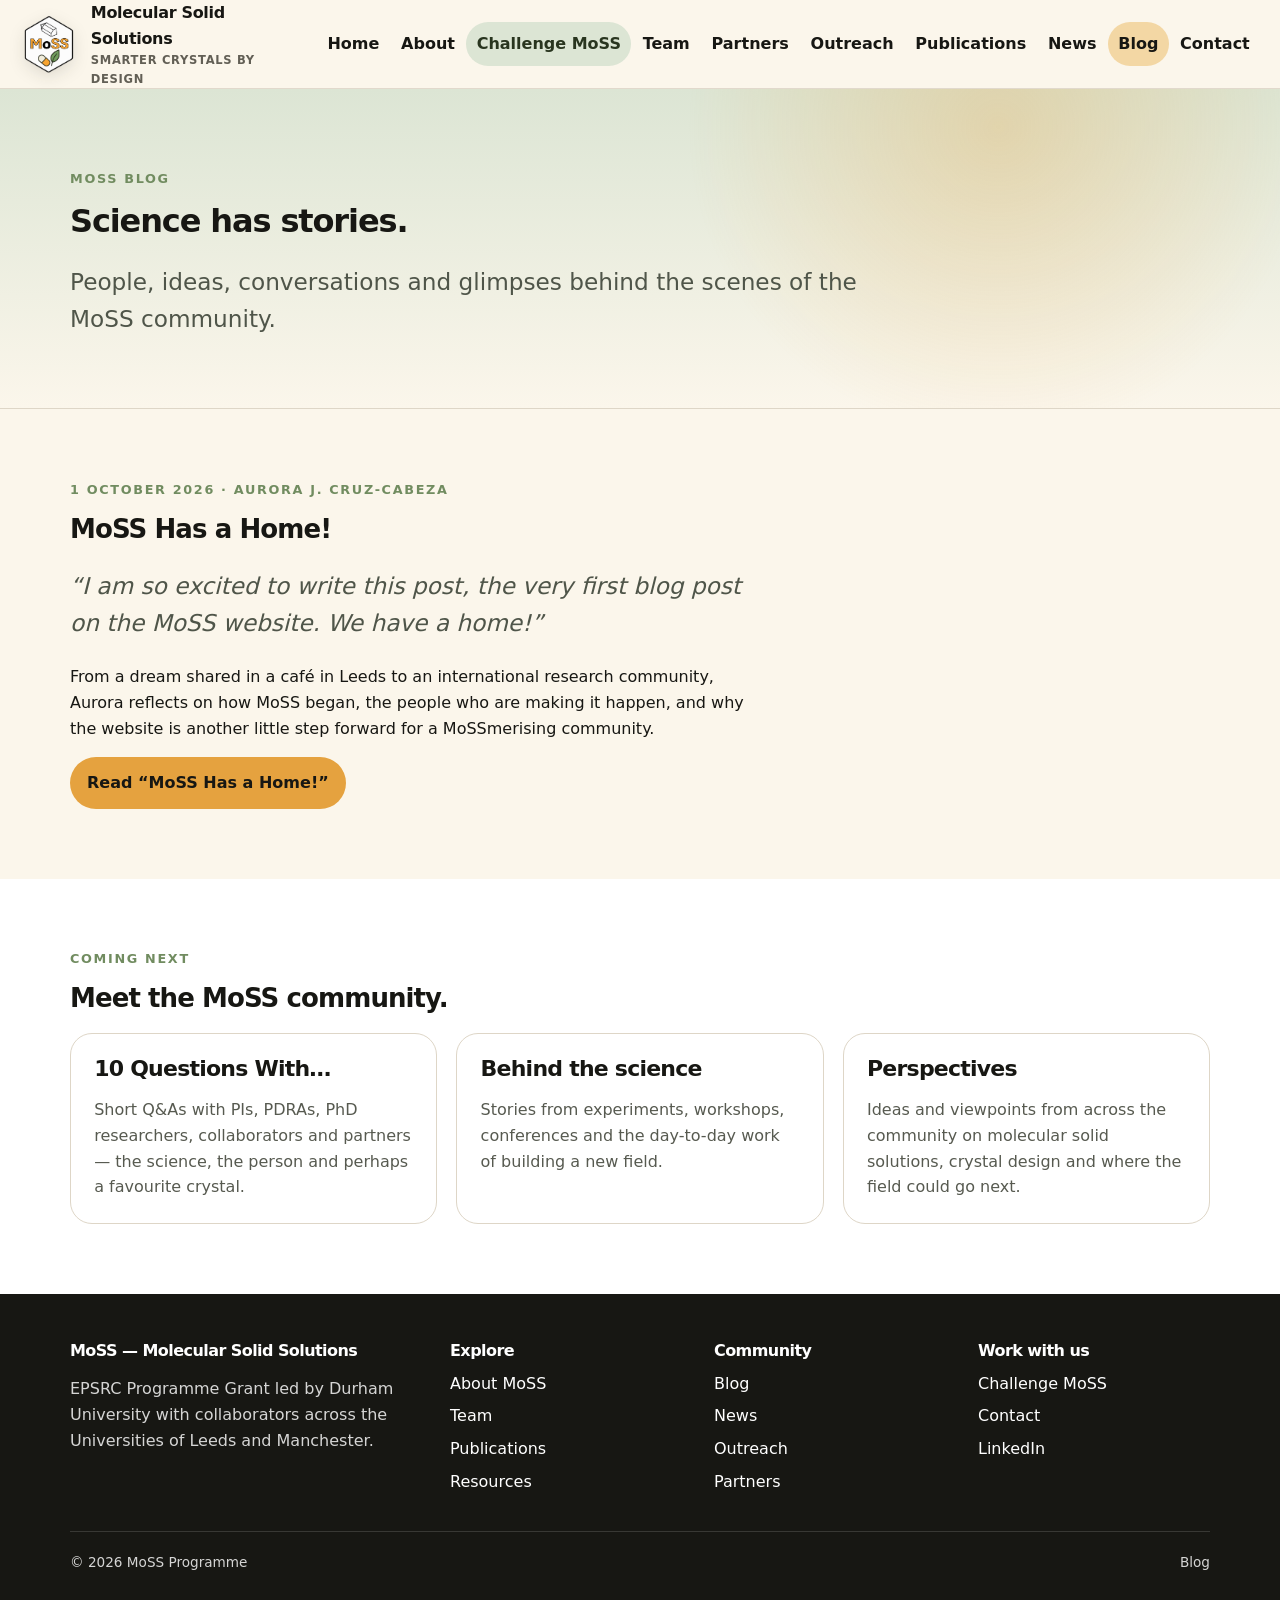
==== blog.html @ 4984f0f9 "html ready" ====
<!doctype html>
<html lang="en">
<head>
  <meta charset="utf-8"><meta name="viewport" content="width=device-width, initial-scale=1">
  <meta name="description" content="Stories, conversations and perspectives from the MoSS Molecular Solid Solutions community.">
  <title>Blog | MoSS</title>
  <link rel="stylesheet" href="styles.css">
</head>
<body>
  <a class="skip-link" href="#main">Skip to content</a>
  <header class="site-header"><div class="nav-wrap">
    <a class="brand" href="index.html"><img class="brand-logo" src="assets/images/moss-hexagon-logo.png" alt="" width="62" height="64"><span class="brand-text">Molecular Solid Solutions<small>Smarter crystals by design</small></span></a>
    <button class="nav-toggle" type="button" aria-expanded="false" aria-controls="site-nav">Menu</button>
    <nav class="nav-links" id="site-nav" aria-label="Primary navigation"><a href="index.html">Home</a><a href="mossinfo.html">About</a><a href="challenge.html">Challenge MoSS</a><a href="team.html">Team</a><a href="partners.html">Partners</a><a href="outreach.html">Outreach</a><a href="publications.html">Publications</a><a href="news.html">News</a><a aria-current="page" href="blog.html">Blog</a><a href="contact.html">Contact</a></nav>
  </div></header>

  <main id="main">
    <section class="page-hero"><div class="container"><p class="eyebrow">MoSS Blog</p><h1>Science has stories.</h1><p class="lead">People, ideas, conversations and glimpses behind the scenes of the MoSS community.</p></div></section>

    <section class="section"><div class="container">
      <article class="blog-feature">
        <div class="blog-feature-copy">
          <p class="eyebrow">1 October 2026 · Aurora J. Cruz-Cabeza</p>
          <h2>MoSS Has a Home!</h2>
          <p class="lead">“I am so excited to write this post, the very first blog post on the MoSS website. We have a home!”</p>
          <p>From a dream shared in a café in Leeds to an international research community, Aurora reflects on how MoSS began, the people who are making it happen, and why the website is another little step forward for a MoSSmerising community.</p>
          <a class="btn orange" href="https://dumoc2.atlassian.net/wiki/external/OTlhYmQ2OTg4N2ZlNDE5MGEyOWM0YTBjMTM1OWQxYjU" target="_blank" rel="noopener">Read “MoSS Has a Home!”</a>
        </div>
      </article>
    </div></section>

    <section class="section alt"><div class="container">
      <p class="eyebrow">Coming next</p>
      <h2>Meet the MoSS community.</h2>
      <div class="grid-3">
        <article class="card"><h3>10 Questions With…</h3><p>Short Q&As with PIs, PDRAs, PhD researchers, collaborators and partners — the science, the person and perhaps a favourite crystal.</p></article>
        <article class="card"><h3>Behind the science</h3><p>Stories from experiments, workshops, conferences and the day-to-day work of building a new field.</p></article>
        <article class="card"><h3>Perspectives</h3><p>Ideas and viewpoints from across the community on molecular solid solutions, crystal design and where the field could go next.</p></article>
      </div>
    </div></section>
  </main>

  <footer class="site-footer"><div class="container"><div class="footer-grid"><div><h3>MoSS — Molecular Solid Solutions</h3><p>EPSRC Programme Grant led by Durham University with collaborators across the Universities of Leeds and Manchester.</p></div><div><h3>Explore</h3><ul><li><a href="mossinfo.html">About MoSS</a></li><li><a href="team.html">Team</a></li><li><a href="publications.html">Publications</a></li><li><a href="resources.html">Resources</a></li></ul></div><div><h3>Community</h3><ul><li><a href="blog.html">Blog</a></li><li><a href="news.html">News</a></li><li><a href="outreach.html">Outreach</a></li><li><a href="partners.html">Partners</a></li></ul></div><div><h3>Work with us</h3><ul><li><a href="challenge.html">Challenge MoSS</a></li><li><a href="contact.html">Contact</a></li><li><a href="https://www.linkedin.com/company/molecular-solid-solutions" target="_blank" rel="noopener">LinkedIn</a></li></ul></div></div><div class="footer-bottom"><span>© <span data-year></span> MoSS Programme</span><span>Blog</span></div></div></footer>
  <script src="script.js"></script>
</body>
</html>
---- styles.css ----
:root {
  --ink: #171713;
  --muted: #625f55;
  --paper: #fbf6eb;
  --white: #ffffff;
  --moss: #718c60;
  --moss-deep: #29351f;
  --sage: #dce5d4;
  --orange: #e5a23f;
  --orange-pale: #f3d7a4;
  --orange-soft: #f9ecd4;
  --line: #ded6c7;
  --shadow: 0 18px 45px rgba(23, 23, 19, 0.12);
  --radius: 22px;
  --max: 1180px;
}

* { box-sizing: border-box; }
html { scroll-behavior: smooth; }
body {
  margin: 0;
  font-family: Inter, ui-sans-serif, system-ui, -apple-system, BlinkMacSystemFont, "Segoe UI", sans-serif;
  color: var(--ink);
  background: var(--paper);
  line-height: 1.6;
  overflow-x: hidden;
}
img { max-width: 100%; display: block; }
a { color: var(--moss-deep); }
a:hover { color: var(--moss); }

.skip-link {
  position: absolute;
  left: -9999px;
  top: 0;
  z-index: 1000;
  background: var(--white);
  padding: 0.75rem 1rem;
}
.skip-link:focus { left: 1rem; top: 1rem; }

.site-header {
  position: sticky;
  top: 0;
  z-index: 50;
  background: rgba(251, 246, 235, 0.94);
  backdrop-filter: blur(14px);
  border-bottom: 1px solid rgba(222, 214, 199, 0.86);
}
.nav-wrap {
  max-width: var(--max);
  margin: 0 auto;
  padding: 0 1.25rem;
  min-height: 76px;
  display: flex;
  align-items: center;
  justify-content: space-between;
  gap: 1rem;
}
.brand {
  display: inline-flex;
  align-items: center;
  gap: 0.8rem;
  text-decoration: none;
  color: var(--ink);
  font-weight: 800;
  letter-spacing: -0.02em;
}
.brand-logo {
  width: 58px;
  height: 60px;
  object-fit: contain;
  flex: 0 0 auto;
  filter: drop-shadow(0 5px 8px rgba(23, 23, 19, 0.12));
}
.brand-text small {
  display: block;
  color: var(--muted);
  font-size: 0.72rem;
  font-weight: 650;
  letter-spacing: 0.06em;
  text-transform: uppercase;
}
.nav-links {
  display: flex;
  align-items: center;
  gap: 0.2rem;
}
.nav-links a {
  text-decoration: none;
  color: var(--ink);
  font-weight: 650;
  padding: 0.65rem 0.8rem;
  border-radius: 999px;
  font-size: 0.94rem;
}
.nav-links a:hover,
.nav-links a[aria-current="page"] {
  background: var(--orange-pale);
  color: var(--ink);
}
.nav-toggle {
  display: none;
  border: 1px solid var(--line);
  background: var(--white);
  border-radius: 12px;
  padding: 0.6rem 0.75rem;
  font: inherit;
  font-weight: 700;
}

main { overflow: hidden; }
.container { max-width: var(--max); margin: 0 auto; padding: 0 1.25rem; }
.section { padding: 5rem 0; }
.section-tight { padding: 3.2rem 0; }
.section.alt { background: var(--white); }
.eyebrow {
  margin: 0 0 0.9rem;
  color: var(--moss);
  font-size: 0.8rem;
  font-weight: 800;
  text-transform: uppercase;
  letter-spacing: 0.13em;
}
h1, h2, h3 {
  line-height: 1.12;
  letter-spacing: -0.035em;
  margin-top: 0;
}
h1 { font-size: clamp(3rem, 7vw, 6.5rem); margin-bottom: 1.2rem; }
h2 { font-size: clamp(2.2rem, 4vw, 4rem); margin-bottom: 1.2rem; }
h3 { font-size: 1.35rem; margin-bottom: 0.65rem; }
.lead {
  font-size: clamp(1.15rem, 2vw, 1.45rem);
  color: #4f5549;
  max-width: 800px;
}
.prose { max-width: 780px; }
.prose p { color: #50554a; }

.hero {
  min-height: calc(100vh - 76px);
  position: relative;
  display: grid;
  align-items: end;
  background: var(--moss-deep);
  color: white;
}
.hero::before {
  content: "";
  position: absolute;
  inset: 0;
  background-image:
    linear-gradient(180deg, rgba(23, 23, 19, 0.12) 0%, rgba(41, 53, 31, 0.24) 38%, rgba(23, 23, 19, 0.88) 100%),
    url("assets/images/team-cathedral.jpeg");
  background-position: center;
  background-size: cover;
}
.hero-content {
  position: relative;
  z-index: 1;
  width: 100%;
  max-width: var(--max);
  margin: 0 auto;
  padding: 6rem 1.25rem 4.4rem;
}
.hero h1 { max-width: 970px; }
.hero .lead { color: rgba(255,255,255,0.9); max-width: 760px; }
.hero-kicker {
  display: inline-flex;
  gap: 0.55rem;
  align-items: center;
  margin-bottom: 1.2rem;
  padding: 0.45rem 0.75rem;
  border: 1px solid rgba(255,255,255,0.28);
  border-radius: 999px;
  background: rgba(255,255,255,0.12);
  backdrop-filter: blur(8px);
  font-weight: 750;
  font-size: 0.82rem;
  letter-spacing: 0.05em;
  text-transform: uppercase;
}
.hero-actions { display: flex; gap: 0.8rem; flex-wrap: wrap; margin-top: 2rem; }
.btn {
  display: inline-flex;
  align-items: center;
  justify-content: center;
  gap: 0.45rem;
  min-height: 48px;
  padding: 0.75rem 1rem;
  border-radius: 999px;
  text-decoration: none;
  font-weight: 750;
  border: 1px solid transparent;
}
.btn.primary { background: var(--orange-pale); color: var(--ink); }
.btn.secondary { border-color: rgba(255,255,255,0.38); color: white; background: rgba(255,255,255,0.08); }
.btn.green { background: var(--moss-deep); color: white; }
.btn.green:hover { background: var(--moss); color: var(--ink); }
.btn.outline { border-color: var(--line); background: white; color: var(--moss-deep); }

.stats {
  display: grid;
  grid-template-columns: repeat(4, 1fr);
  gap: 1rem;
  margin-top: -1.5rem;
  position: relative;
  z-index: 2;
}
.stat {
  background: var(--white);
  border: 1px solid var(--line);
  border-radius: 18px;
  padding: 1.35rem;
  box-shadow: var(--shadow);
}
.stat strong { display: block; font-size: 1.8rem; color: var(--moss-deep); letter-spacing: -0.03em; }
.stat span { color: var(--muted); font-size: 0.92rem; }

.grid-2, .grid-3, .grid-4 { display: grid; gap: 1.2rem; }
.grid-2 { grid-template-columns: repeat(2, minmax(0,1fr)); }
.grid-3 { grid-template-columns: repeat(3, minmax(0,1fr)); }
.grid-4 { grid-template-columns: repeat(4, minmax(0,1fr)); }
.card {
  background: var(--white);
  border: 1px solid var(--line);
  border-radius: var(--radius);
  padding: 1.45rem;
}
.card.soft { background: var(--sage); border-color: transparent; }
.card p { color: #575a50; margin-bottom: 0; }
.card .number {
  width: 38px; height: 38px; border-radius: 10px; display: grid; place-items: center;
  background: var(--orange-pale); color: var(--ink); font-weight: 800; margin-bottom: 1rem;
}

.split {
  display: grid;
  grid-template-columns: 1.05fr 0.95fr;
  gap: 3rem;
  align-items: center;
}
.image-frame {
  border-radius: 28px;
  overflow: hidden;
  box-shadow: var(--shadow);
  background: var(--sage);
}
.image-frame img { width: 100%; height: 100%; object-fit: cover; }
.image-frame.landscape { aspect-ratio: 4 / 3; }
.image-frame.wide { aspect-ratio: 16 / 10; }
.image-frame.portrait { aspect-ratio: 4 / 5; }

.moss-intro { padding-bottom: 5rem; }
.community-card {
  overflow: hidden;
  border: 1px solid var(--line);
  border-radius: 28px;
  background: var(--paper);
  box-shadow: var(--shadow);
}
.community-photo { background: var(--sage); }
.community-photo img { width: 100%; height: auto; object-fit: contain; }
.community-copy { padding: clamp(1.5rem, 4vw, 3rem); }
.community-copy .prose { max-width: 900px; }
.moss-definition {
  display: grid;
  grid-template-columns: minmax(0, 0.85fr) minmax(520px, 1.15fr);
  gap: 3rem;
  align-items: center;
  margin-top: 2.25rem;
}
.moss-definition > div > p:last-child { max-width: 620px; color: var(--muted); font-size: 1.05rem; }
.moss-diagram {
  margin: 0;
  overflow: hidden;
  border: 1px solid var(--line);
  border-radius: 24px;
  background: var(--white);
  box-shadow: var(--shadow);
}
.moss-diagram img { width: 100%; height: auto; }
.project-aim { max-width: 940px; }
.wp-layout {
  display: grid;
  grid-template-columns: minmax(360px, 1fr) minmax(300px, 0.82fr);
  gap: 3.5rem;
  align-items: center;
  margin-top: 2.5rem;
}
.wp-figure {
  margin: 0;
  overflow: hidden;
  border: 1px solid var(--line);
  border-radius: 28px;
  background: var(--white);
  box-shadow: var(--shadow);
}
.wp-figure img { width: 100%; height: auto; }
.wp-list { display: grid; gap: 0.75rem; }
.wp-item {
  display: grid;
  grid-template-columns: 54px 1fr;
  gap: 0.9rem;
  align-items: start;
  padding: 0.9rem 0;
  border-bottom: 1px solid var(--line);
}
.wp-item:last-child { border-bottom: 0; }
.wp-item > span {
  display: grid;
  place-items: center;
  min-height: 38px;
  border-radius: 10px;
  background: var(--orange-pale);
  color: var(--ink);
  font-size: 0.8rem;
  font-weight: 850;
}
.wp-item h3 { margin: 0 0 0.25rem; font-size: 1.1rem; }
.wp-item p { margin: 0; color: var(--muted); font-size: 0.94rem; line-height: 1.45; }

.partner-groups { display: grid; gap: 1.15rem; }
.partner-group {
  padding: 1.4rem;
  border: 1px solid var(--line);
  border-radius: 20px;
  background: var(--white);
}
.partner-group h2, .partner-group h3 { margin-bottom: 0.65rem; }
.partner-group h2 { font-size: clamp(2rem, 3vw, 3rem); }
.partner-group p:last-child { margin-bottom: 0; color: var(--muted); }
.partner-feature {
  display: grid;
  grid-template-columns: minmax(0, 0.8fr) minmax(360px, 1.2fr);
  gap: 2rem;
  align-items: center;
}
.partner-logos {
  display: flex;
  flex-wrap: wrap;
  align-items: flex-start;
  justify-content: center;
  gap: 1.6rem 2rem;
}
.partner-logo-item {
  width: min(210px, 100%);
  margin: 0;
  display: grid;
  justify-items: center;
  gap: 0.7rem;
}
.partner-logo-frame {
  width: 100%;
  height: 96px;
  display: grid;
  place-items: center;
  padding: 0.35rem;
  overflow: hidden;
}
.partner-logo-frame-dark {
  padding: 0.8rem;
  border-radius: 12px;
  background: #14213d;
}
.partner-logo-item figcaption {
  max-width: 220px;
  color: var(--muted);
  font-size: 0.86rem;
  font-weight: 750;
  line-height: 1.35;
  text-align: center;
}
.partner-logo-frame img {
  display: block;
  width: auto;
  height: auto;
  max-width: 100%;
  max-height: 100%;
  object-fit: contain;
}
.partner-logo-frame .logo-astrazeneca {
  width: 100%;
  height: auto;
  max-width: 100%;
  max-height: 100%;
  object-fit: contain;
}
.funder-logos .partner-logo-item { width: min(300px, 100%); }
.funder-logos .partner-logo-frame { height: 150px; }
.funder-logos img { width: auto; height: 145px; max-height: 145px; }
.university-logos .partner-logo-item { width: min(175px, 100%); }
.university-logos .partner-logo-frame { height: 82px; }
.partner-category-grid {
  display: grid;
  grid-template-columns: repeat(2, minmax(0, 1fr));
  gap: 1.15rem;
}
.partner-category-grid .partner-group { display: grid; align-content: start; }
.infrastructure-logos, .council-logos { min-height: 170px; }
.infrastructure-logos .partner-logo-item { width: min(190px, 100%); }
.council-logos .partner-logo-item { width: min(285px, 100%); }
.council-logos .partner-logo-frame { height: 92px; }
.council-logos .partner-logo-frame img {
  width: 100%;
  height: auto;
  max-width: 100%;
  max-height: 100%;
  object-fit: contain;
}
.companies-group { grid-column: 1 / -1; }
.company-logos { justify-content: space-around; min-height: 170px; }
.company-logos .partner-logo-item { width: min(190px, 100%); }
.partner-category-grid h3 { min-height: 2.4rem; }
.partner-group .eyebrow { margin-bottom: 0.55rem; }
.partner-group > .partner-logos:last-child {
  margin-top: 1.2rem;
}
.partner-groups > .btn { justify-self: start; }

.gallery {
  display: grid;
  grid-template-columns: 1.2fr 0.8fr 0.8fr;
  grid-template-rows: 240px 240px;
  gap: 1rem;
}
.gallery figure {
  margin: 0;
  border-radius: 20px;
  overflow: hidden;
  position: relative;
  background: #ddd;
}
.gallery figure:first-child { grid-row: 1 / 3; }
.gallery img { width: 100%; height: 100%; object-fit: cover; }
.gallery figcaption {
  position: absolute;
  left: 0.8rem; bottom: 0.8rem;
  padding: 0.4rem 0.65rem;
  background: rgba(20,34,29,0.72);
  color: white;
  border-radius: 999px;
  font-size: 0.78rem;
  backdrop-filter: blur(8px);
}

.page-hero {
  padding: 6.5rem 0 3.5rem;
  background:
    radial-gradient(circle at 78% 12%, rgba(229,162,63,.28), transparent 30%),
    linear-gradient(180deg, var(--sage), var(--paper));
  border-bottom: 1px solid var(--line);
}
.page-hero h1 { font-size: clamp(3rem, 6vw, 5.7rem); }
.page-hero .lead { max-width: 820px; }

.outreach-intro { max-width: 860px; margin-bottom: 2.2rem; }
.outreach-activity-grid {
  display: grid;
  grid-template-columns: repeat(3, minmax(0, 1fr));
  gap: 1.25rem;
  align-items: stretch;
}
.outreach-card {
  display: flex;
  flex-direction: column;
  min-width: 0;
  overflow: hidden;
  border: 1px solid var(--line);
  border-radius: 24px;
  background: var(--white);
  box-shadow: 0 14px 36px rgba(23, 23, 19, 0.09);
}
.outreach-image { margin: 0; background: var(--sage); }
.outreach-image img {
  width: 100%;
  aspect-ratio: 4 / 3;
  object-fit: cover;
}
.outreach-image figcaption {
  padding: 0.55rem 1rem;
  border-bottom: 1px solid var(--line);
  background: var(--orange-soft);
  color: var(--muted);
  font-size: 0.76rem;
}
.outreach-card-body {
  display: flex;
  flex: 1;
  flex-direction: column;
  padding: 1.35rem;
}
.outreach-meta {
  display: flex;
  flex-wrap: wrap;
  gap: 0.45rem;
  margin-bottom: 1rem;
}
.outreach-meta span {
  padding: 0.34rem 0.6rem;
  border-radius: 999px;
  background: var(--sage);
  color: var(--moss-deep);
  font-size: 0.72rem;
  font-weight: 800;
  letter-spacing: 0.035em;
  text-transform: uppercase;
}
.outreach-card h3 { font-size: 1.55rem; }
.outreach-card p { margin-top: 0; color: var(--muted); }
.outreach-card .text-link {
  margin-top: auto;
  padding-top: 0.8rem;
  font-weight: 800;
  text-decoration-thickness: 1px;
  text-underline-offset: 0.2em;
}
.outreach-note {
  margin-top: auto !important;
  padding-top: 0.85rem;
  border-top: 1px solid var(--line);
  font-size: 0.88rem;
  font-weight: 700;
}
.outreach-contact {
  display: flex;
  align-items: end;
  justify-content: space-between;
  gap: 2rem;
}
.outreach-contact h2 { max-width: 760px; }
.outreach-contact p:not(.eyebrow) { max-width: 760px; color: var(--muted); }
.outreach-contact .btn { flex: 0 0 auto; }

.callout {
  padding: 1.5rem;
  border-left: 4px solid var(--orange);
  background: var(--orange-soft);
  border-radius: 0 16px 16px 0;
  color: #4f493f;
}

.team-list {
  display: grid;
  grid-template-columns: repeat(2, minmax(0, 1fr));
  gap: 0.8rem;
}
.person-row {
  display: flex;
  justify-content: space-between;
  align-items: baseline;
  gap: 1rem;
  background: white;
  border: 1px solid var(--line);
  border-radius: 14px;
  padding: 0.95rem 1rem;
}
.person-row strong { font-size: 1rem; }
.person-row span { color: var(--muted); font-size: 0.88rem; text-align: right; }

.pub-list { display: grid; gap: 1rem; }
.pub {
  background: white;
  border: 1px solid var(--line);
  border-radius: 18px;
  padding: 1.25rem 1.35rem;
}
.pub .meta { color: var(--moss); font-weight: 800; font-size: 0.78rem; letter-spacing: 0.06em; text-transform: uppercase; }
.pub h3 { margin: 0.35rem 0 0.45rem; }
.pub p { color: var(--muted); margin: 0; }
.pub a { display: inline-block; margin-top: 0.8rem; font-weight: 750; }

.contact-box {
  display: grid;
  grid-template-columns: 1.1fr .9fr;
  gap: 1.5rem;
  border-radius: 26px;
  padding: 2rem;
  background: var(--ink);
  color: white;
}
.contact-eyebrow { color: var(--orange-pale); }
.contact-box p { color: rgba(255,255,255,0.82); }
.contact-box a { color: white; }
.contact-details {
  display: grid;
  gap: 0.8rem;
  align-content: start;
}
.contact-item {
  border: 1px solid rgba(255,255,255,.18);
  background: rgba(255,255,255,.06);
  border-radius: 16px;
  padding: 1rem;
}
.contact-item small { display:block; color: rgba(255,255,255,.68); text-transform:uppercase; letter-spacing:.08em; font-weight:800; }
.project-manager-card {
  max-width: 480px;
  margin-top: 1.5rem;
  padding: 1.15rem 1.25rem;
  border: 1px solid rgba(255,255,255,.2);
  border-radius: 16px;
  background: rgba(255,255,255,.08);
}
.project-manager-card small {
  display: block;
  margin-bottom: 0.4rem;
  color: var(--orange-pale);
  font-weight: 800;
  letter-spacing: .08em;
  text-transform: uppercase;
}
.project-manager-card h3 { margin-bottom: 0.25rem; }
.project-manager-card p { margin: 0 0 0.35rem; }
.project-manager-card a { font-weight: 750; }
.project-manager-card.standalone {
  max-width: none;
  margin-top: 1.25rem;
  padding: 1.35rem 1.5rem;
  border: 0;
  background: var(--moss-deep);
  color: var(--white);
  box-shadow: var(--shadow);
}
.project-manager-card.standalone p { color: rgba(255,255,255,.8); }
.project-manager-card.standalone a { color: var(--white); }

.site-footer {
  background: var(--ink);
  color: rgba(255,255,255,.82);
  padding: 3rem 0 2rem;
}
.footer-grid {
  display: grid;
  grid-template-columns: 1.4fr 1fr 1fr;
  gap: 2rem;
}
.site-footer a { color: white; text-decoration: none; }
.site-footer a:hover { text-decoration: underline; }
.site-footer h3 { color: white; font-size: 1rem; }
.site-footer ul { list-style: none; padding: 0; margin: 0; display: grid; gap: 0.45rem; }
.footer-bottom {
  margin-top: 2.3rem;
  padding-top: 1.2rem;
  border-top: 1px solid rgba(255,255,255,.14);
  display:flex;
  justify-content:space-between;
  gap:1rem;
  font-size:.85rem;
}

@media (max-width: 900px) {
  .nav-toggle { display: inline-block; }
  .nav-links {
    display: none;
    position: absolute;
    top: 76px;
    left: 0;
    right: 0;
    background: var(--paper);
    padding: 0.8rem 1.25rem 1.1rem;
    border-bottom: 1px solid var(--line);
    flex-direction: column;
    align-items: stretch;
  }
  .nav-links.open { display: flex; }
  .nav-links a { border-radius: 12px; }
  .split, .contact-box, .wp-layout, .moss-definition, .partner-feature, .partner-category-grid { grid-template-columns: 1fr; }
  .companies-group { grid-column: auto; }
  .partner-category-grid h3 { min-height: 0; }
  .stats { grid-template-columns: repeat(2, 1fr); }
  .grid-3, .grid-4 { grid-template-columns: repeat(2, minmax(0,1fr)); }
  .outreach-activity-grid { grid-template-columns: repeat(2, minmax(0, 1fr)); }
  .outreach-card:last-child { grid-column: 1 / -1; }
  .gallery { grid-template-columns: 1fr 1fr; grid-template-rows: 280px 220px 220px; }
  .gallery figure:first-child { grid-column: 1/3; grid-row: auto; }
  .footer-grid { grid-template-columns: 1fr 1fr; }
}

@media (max-width: 620px) {
  .nav-wrap { padding: 0 0.75rem; }
  .brand { gap: 0.55rem; }
  .brand-logo { width: 50px; height: 52px; }
  .funder-logos .partner-logo-frame { height: 125px; }
  .funder-logos img { height: 120px; max-height: 120px; }
  .brand-text { font-size: 0.88rem; }
  .nav-toggle { padding: 0.5rem 0.6rem; font-size: 0.9rem; }
  .section { padding: 3.5rem 0; }
  .hero { min-height: 82vh; }
  .hero-content { padding-bottom: 2.7rem; }
  .hero-kicker { font-size: 0.69rem; letter-spacing: 0.03em; padding: 0.4rem 0.6rem; }
  .stats { grid-template-columns: 1fr; margin-top: 1.25rem; }
  .grid-2, .grid-3, .grid-4, .team-list { grid-template-columns: 1fr; }
  .outreach-activity-grid { grid-template-columns: 1fr; }
  .outreach-card:last-child { grid-column: auto; }
  .outreach-contact { align-items: flex-start; flex-direction: column; }
  .gallery { display: grid; grid-template-columns: 1fr; grid-template-rows: repeat(5, 240px); }
  .gallery figure:first-child { grid-column: auto; }
  .footer-grid { grid-template-columns: 1fr; }
  .footer-bottom { flex-direction: column; }
  .brand-text small { display: none; }
}

/* 2026 website expansion: quieter typography, blog/news/challenge pages */
h1 { font-size: clamp(2.6rem, 5vw, 4.7rem); }
h2 { font-size: clamp(1.9rem, 3vw, 3rem); }
h3 { font-size: 1.22rem; }
.page-hero { padding: 5rem 0 3rem; }
.page-hero h1 { font-size: clamp(2.7rem, 5vw, 4.35rem); }
.section { padding: 4.4rem 0; }
.nav-wrap { max-width: 1320px; }
.nav-links { gap: 0.08rem; }
.nav-links a { padding: 0.58rem 0.64rem; font-size: 0.86rem; white-space: nowrap; }
.nav-links a[href="challenge.html"] { background: var(--sage); color: var(--moss-deep); }
.nav-links a[href="challenge.html"]:hover,
.nav-links a[href="challenge.html"][aria-current="page"] { background: var(--moss-deep); color: white; }
.footer-grid { grid-template-columns: 1.5fr repeat(3, 1fr); }
.btn.orange { background: var(--orange); color: var(--ink); }
.btn.orange:hover { background: var(--orange-pale); color: var(--ink); }
.text-link { font-weight: 800; text-underline-offset: 0.2em; }
.source-note { margin-top: 1.4rem; color: var(--muted); font-size: 0.86rem; }

.home-hero {
  padding: 4.4rem 0 4.9rem;
  background:
    radial-gradient(circle at 85% 14%, rgba(229,162,63,.28), transparent 28%),
    radial-gradient(circle at 7% 90%, rgba(113,140,96,.20), transparent 28%),
    linear-gradient(180deg, #fffaf1, var(--paper));
  border-bottom: 1px solid var(--line);
}
.home-hero-grid {
  display: grid;
  grid-template-columns: minmax(0, 1.08fr) minmax(390px, .92fr);
  gap: 3.5rem;
  align-items: center;
}
.home-hero-copy h1 { margin-bottom: .75rem; max-width: 760px; }
.home-tagline {
  max-width: 760px;
  margin: 0 0 1.2rem;
  color: var(--moss-deep);
  font-size: clamp(1.45rem, 2.4vw, 2.05rem);
  line-height: 1.25;
  font-weight: 760;
  letter-spacing: -.025em;
}
.dark-kicker { color: var(--moss-deep); border-color: rgba(41,53,31,.18); background: rgba(255,255,255,.58); }
.pill-hero {
  margin: 0;
  overflow: hidden;
  border-radius: 30px;
  border: 1px solid var(--line);
  box-shadow: var(--shadow);
  background: var(--orange-soft);
  aspect-ratio: 1 / 1;
}
.pill-hero img { width: 100%; height: 100%; object-fit: cover; }
.home-hero + .container .stats { margin-top: -1.6rem; }

.impact-grid { display: grid; grid-template-columns: 1fr 1fr; gap: 1rem; }
.impact-card {
  min-height: 180px;
  padding: 1.35rem;
  border: 1px solid var(--line);
  border-radius: 20px;
  background: var(--white);
  box-shadow: 0 10px 28px rgba(23,23,19,.07);
}
.impact-card:nth-child(2), .impact-card:nth-child(3) { background: var(--sage); }
.impact-card span { display: block; margin-bottom: .7rem; color: var(--moss-deep); font-size: 1.15rem; font-weight: 850; }
.impact-card p { margin: 0; color: var(--muted); }
.statement-panel {
  padding: clamp(2rem, 5vw, 4.3rem);
  border-radius: 30px;
  background: var(--moss-deep);
  color: white;
  box-shadow: var(--shadow);
}
.statement-panel > p { margin: 0 0 .75rem; color: var(--orange-pale); font-weight: 800; }
.statement-panel h2 { max-width: 970px; margin-bottom: 1.8rem; color: white; }
.feature-grid { display: grid; grid-template-columns: 1.2fr .8fr .8fr; gap: 1.2rem; align-items: stretch; }
.feature-card {
  overflow: hidden;
  border: 1px solid var(--line);
  border-radius: 24px;
  background: var(--white);
  box-shadow: 0 12px 34px rgba(23,23,19,.08);
}
.feature-card-image img { width: 100%; aspect-ratio: 16 / 9; object-fit: cover; }
.feature-card-body { padding: 1.45rem; }
.feature-card-body h3 { font-size: 1.45rem; }
.feature-card-body p:not(.eyebrow) { color: var(--muted); }
.challenge-card { background: var(--orange-soft); }

.blog-feature {
  display: grid;
  grid-template-columns: minmax(330px, .9fr) minmax(0, 1.1fr);
  gap: 3rem;
  align-items: center;
}
.blog-feature-image {
  margin: 0;
  overflow: hidden;
  border-radius: 28px;
  border: 1px solid var(--line);
  box-shadow: var(--shadow);
  aspect-ratio: 1 / 1;
}
.blog-feature-image img { width: 100%; height: 100%; object-fit: cover; }
.blog-feature-copy { max-width: 700px; }
.blog-feature-copy .lead { font-style: italic; }

.news-list { display: grid; gap: 1.4rem; }
.news-item {
  display: grid;
  grid-template-columns: minmax(260px, .72fr) minmax(0, 1.28fr);
  gap: 2rem;
  overflow: hidden;
  border: 1px solid var(--line);
  border-radius: 24px;
  background: var(--white);
  box-shadow: 0 10px 30px rgba(23,23,19,.07);
}
.news-image { min-height: 300px; background: var(--sage); }
.news-image img { width: 100%; height: 100%; object-fit: cover; }
.news-copy { padding: 2rem 2rem 2rem 0; align-self: center; }
.news-copy h2 { font-size: clamp(1.6rem, 2.4vw, 2.35rem); }
.news-copy p:not(.eyebrow) { color: var(--muted); }

.challenge-hero {
  padding: 4.8rem 0;
  background: linear-gradient(135deg, var(--moss-deep), #1d2817);
  color: white;
}
.challenge-hero-grid { display: grid; grid-template-columns: 1.1fr .9fr; gap: 3rem; align-items: center; }
.challenge-hero h1 { max-width: 800px; }
.challenge-hero h1 span { color: var(--orange-pale); }
.challenge-hero .lead { color: rgba(255,255,255,.84); }
.challenge-hero .eyebrow { color: var(--orange-pale); }
.challenge-pill { margin: 0; overflow: hidden; border-radius: 28px; box-shadow: 0 25px 55px rgba(0,0,0,.25); aspect-ratio: 1 / 1; }
.challenge-pill img { width: 100%; height: 100%; object-fit: cover; }
.process-grid { display: grid; grid-template-columns: repeat(3, 1fr); gap: 1.2rem; }
.process-grid article { padding: 1.5rem; border: 1px solid var(--line); border-radius: 22px; background: var(--white); }
.process-grid article p { color: var(--muted); }
.process-number { width: 42px; height: 42px; display: grid; place-items: center; margin-bottom: 1rem; border-radius: 50%; background: var(--orange-pale); color: var(--ink); font-weight: 850; }
.challenge-callout { display: flex; align-items: center; justify-content: space-between; gap: 2rem; padding: 2.2rem; border: 1px solid var(--line); border-radius: 26px; background: var(--orange-soft); }
.challenge-callout > div { max-width: 800px; }
.challenge-callout p:not(.eyebrow) { color: var(--muted); }
.resource-status { display: inline-block; margin-top: .9rem; padding: .35rem .6rem; border-radius: 999px; background: var(--orange-soft); color: var(--moss-deep); font-size: .78rem; font-weight: 800; text-transform: uppercase; letter-spacing: .05em; }

@media (max-width: 1120px) {
  .brand-text small { display: none; }
  .brand-text { font-size: .92rem; }
  .brand-logo { width: 50px; height: 52px; }
  .nav-wrap { min-height: 68px; }
  .nav-links a { padding: .52rem .52rem; font-size: .8rem; }
}

@media (max-width: 900px) {
  .home-hero-grid, .blog-feature, .news-item, .challenge-hero-grid { grid-template-columns: 1fr; }
  .home-hero { padding-top: 3rem; }
  .pill-hero, .challenge-pill { max-width: 620px; width: 100%; justify-self: center; }
  .feature-grid { grid-template-columns: 1fr 1fr; }
  .feature-card-image { grid-column: 1 / -1; }
  .process-grid { grid-template-columns: 1fr; }
  .news-copy { padding: 0 1.5rem 1.7rem; }
  .news-image { min-height: 260px; }
  .footer-grid { grid-template-columns: 1fr 1fr; }
}

@media (max-width: 620px) {
  h1 { font-size: clamp(2.25rem, 11vw, 3.35rem); }
  h2 { font-size: clamp(1.7rem, 8vw, 2.35rem); }
  .page-hero h1 { font-size: clamp(2.3rem, 11vw, 3.4rem); }
  .home-hero { padding: 2.4rem 0 3.6rem; }
  .home-tagline { font-size: 1.35rem; }
  .impact-grid, .feature-grid { grid-template-columns: 1fr; }
  .feature-card-image { grid-column: auto; }
  .challenge-callout { align-items: flex-start; flex-direction: column; }
  .blog-feature { gap: 1.8rem; }
  .news-item { gap: 1rem; }
  .footer-grid { grid-template-columns: 1fr; }
}


/* Team directory, contact refinements, EPSRC lockup and event news */
.team-intro { margin-bottom: 2.2rem; }
.site-team { margin-top: 2rem; }
.site-team + .site-team { margin-top: 3.2rem; padding-top: 2.5rem; border-top: 1px solid var(--line); }
.site-team-heading { display: flex; align-items: end; justify-content: space-between; gap: 1rem; margin-bottom: 1.1rem; }
.site-team-heading .eyebrow { margin-bottom: .35rem; }
.site-team-heading h3 { margin: 0; font-size: clamp(1.7rem, 2.7vw, 2.5rem); }
.site-team-count { flex: 0 0 auto; padding: .38rem .68rem; border-radius: 999px; background: var(--orange-soft); color: var(--moss-deep); font-size: .78rem; font-weight: 850; }
.people-grid { display: grid; grid-template-columns: repeat(3, minmax(0, 1fr)); gap: .9rem; }
.person-card { min-width: 0; display: grid; grid-template-columns: 54px minmax(0,1fr); gap: .9rem; align-items: center; padding: 1rem; border: 1px solid var(--line); border-radius: 18px; background: var(--white); box-shadow: 0 8px 22px rgba(23,23,19,.045); }
.person-avatar { width: 54px; height: 54px; display: grid; place-items: center; border-radius: 50%; background: var(--sage); color: var(--moss-deep); font-weight: 900; letter-spacing: -.02em; }
.person-avatar-orange { background: var(--orange-pale); color: var(--ink); }
.person-card h4 { margin: 0 0 .15rem; font-size: 1rem; line-height: 1.2; }
.person-card p { margin: 0; color: var(--muted); font-size: .84rem; line-height: 1.35; }
.contact-lead-name { font-size: clamp(1.65rem, 2.6vw, 2.35rem); }
.email-obfuscated { display: inline-block; margin-top: .12rem; color: white; font-weight: 700; overflow-wrap: anywhere; }
.epsrc-lockup { width: min(660px, 100%); display: grid; grid-template-columns: minmax(0, 1fr) 255px; gap: 2rem; align-items: center; padding: .7rem 1rem; background: white; }
.epsrc-lockup-name { color: #292969; font-size: clamp(1.45rem, 2.4vw, 2.3rem); line-height: 1.18; font-weight: 650; letter-spacing: -.025em; }
.epsrc-lockup img { width: 255px; height: auto; object-fit: contain; }
.funder-logos .epsrc-lockup img { width: 255px; height: auto; max-height: none; }
.news-image-collage { display: grid; grid-template-columns: 1.3fr .7fr; grid-template-rows: 1fr 1fr; gap: 4px; min-height: 330px; }
.news-image-collage img { width: 100%; height: 100%; object-fit: cover; min-height: 0; }
.news-image-collage .news-main-photo { grid-row: 1 / 3; }
.event-news .news-copy p:not(.eyebrow) { max-width: 760px; }

@media (max-width: 900px) {
  .people-grid { grid-template-columns: repeat(2, minmax(0,1fr)); }
  .epsrc-lockup { grid-template-columns: 1fr 190px; }
  .epsrc-lockup img, .funder-logos .epsrc-lockup img { width: 190px; }
}
@media (max-width: 620px) {
  .people-grid { grid-template-columns: 1fr; }
  .site-team-heading { align-items: flex-start; flex-direction: column; }
  .epsrc-lockup { grid-template-columns: 1fr; gap: 1rem; justify-items: start; }
  .epsrc-lockup img, .funder-logos .epsrc-lockup img { width: 190px; }
  .news-image-collage { min-height: 300px; }
}


/* MoSS v3 typography, image fitting and directory refinements */
body { font-size: 16px; }
.home-hero-copy h1 { font-size: 38px; }
.page-hero h1, .challenge-hero h1 { font-size: 32px; }
h2 { font-size: 26px; }
h3 { font-size: 22px; }
.pill-hero { width: 70%; justify-self: end; }
.blog-feature { grid-template-columns: minmax(0, 1fr); }
.person-card { grid-template-columns: minmax(0, 1fr); }
.news-image { overflow: hidden; }
.news-image img { min-height: 300px; object-fit: cover; object-position: center; }
.news-image img[src*="presentation.jpeg"] { object-position: center 38%; }
.outreach-activity-grid { direction: ltr; }
@media (max-width: 900px) { .pill-hero { width: min(70%, 440px); justify-self: center; } }
@media (max-width: 620px) { .home-hero-copy h1 { font-size: 38px; } .page-hero h1, .challenge-hero h1 { font-size: 32px; } h2 { font-size: 26px; } h3 { font-size: 22px; } .pill-hero { width: min(70%, 360px); } }

.news-copy h2, .site-team-heading h3, .outreach-card h3, .feature-card-body h3 { font-size: 26px; }
.resource-feature, .science-visual { display: grid; grid-template-columns: minmax(190px, .45fr) minmax(0, 1fr); gap: 2.5rem; align-items: center; }
.resource-feature img, .science-visual img { width: 100%; max-height: 440px; border-radius: 24px; object-fit: cover; object-position: center; box-shadow: var(--shadow); }
.science-visual-section { background: var(--white); }
@media (max-width: 620px) { .resource-feature, .science-visual { grid-template-columns: 1fr; gap: 1.5rem; } .resource-feature img, .science-visual img { max-height: 360px; } }

.outreach-highlight { display: grid; grid-template-columns: minmax(200px, .5fr) minmax(0, 1fr); gap: 2rem; align-items: center; margin: 2rem 0 3rem; padding: 1.5rem; background: var(--orange-soft); border-radius: 24px; }
.outreach-highlight img { width: 100%; max-height: 320px; object-fit: cover; object-position: center; border-radius: 16px; }
.outreach-highlight h3 { font-size: 22px; }
@media (max-width: 620px) { .outreach-highlight { grid-template-columns: 1fr; } }

/* Final type scale corrections */
.challenge-hero h1 { font-size: 38px; }
.news-copy h2 { font-size: 26px; }
.site-team-heading h3, .outreach-card h3, .feature-card-body h3 { font-size: 22px; }
.contact-lead-name { font-size: 24px; }
@media (max-width: 620px) { .challenge-hero h1 { font-size: 38px; } }

/* Navigation and team-gallery refinements */
.nav-links a { font-size: 1rem; }
.gallery { grid-template-columns: repeat(3, minmax(0, 1fr)); grid-template-rows: 280px; }
.gallery figure:first-child { grid-row: auto; grid-column: auto; }
@media (max-width: 1120px) { .nav-links a { font-size: .925rem; } }
@media (max-width: 900px) { .gallery { grid-template-columns: repeat(2, minmax(0, 1fr)); grid-template-rows: 220px 220px; } }
@media (max-width: 620px) { .gallery { grid-template-columns: 1fr; grid-template-rows: repeat(3, 240px); } }

/* About page: show the package hexagon without a square card frame. */
.wp-figure { overflow: visible; border: 0; border-radius: 0; background: transparent; box-shadow: none; }
.wp-figure img { width: 100%; height: auto; }
.science-visual-photo { width: 100%; height: 440px; margin: 0; overflow: hidden; border-radius: 24px; box-shadow: var(--shadow); }
.science-visual-photo img { width: 100%; height: 100%; max-height: none; border-radius: 0; object-fit: cover; object-position: center; transform: scale(1.25); }
@media (max-width: 620px) { .science-visual-photo { height: 420px; } }

.challenge-pill { width: 50%; justify-self: center; }

.person-linkedin { color: inherit; text-decoration: none; }
.person-linkedin:hover, .person-linkedin:focus-visible { color: var(--moss); text-decoration: underline; text-underline-offset: .16em; }
.epsrc-lockup { display: block; width: min(620px, 100%); padding: 0; background: transparent; }
.epsrc-lockup img { display: block; width: 100%; height: auto; object-fit: contain; }
.partner-logo-item figcaption { display: none; }
.funder-logos .epsrc-lockup img { width: 100%; height: auto; }
.person-linkedin::after { content: "in"; display: inline-grid; place-items: center; width: 1.05rem; height: 1.05rem; margin-left: .4rem; border-radius: 3px; background: #0a66c2; color: white; font-size: .66rem; font-weight: 800; letter-spacing: -.04em; vertical-align: middle; }
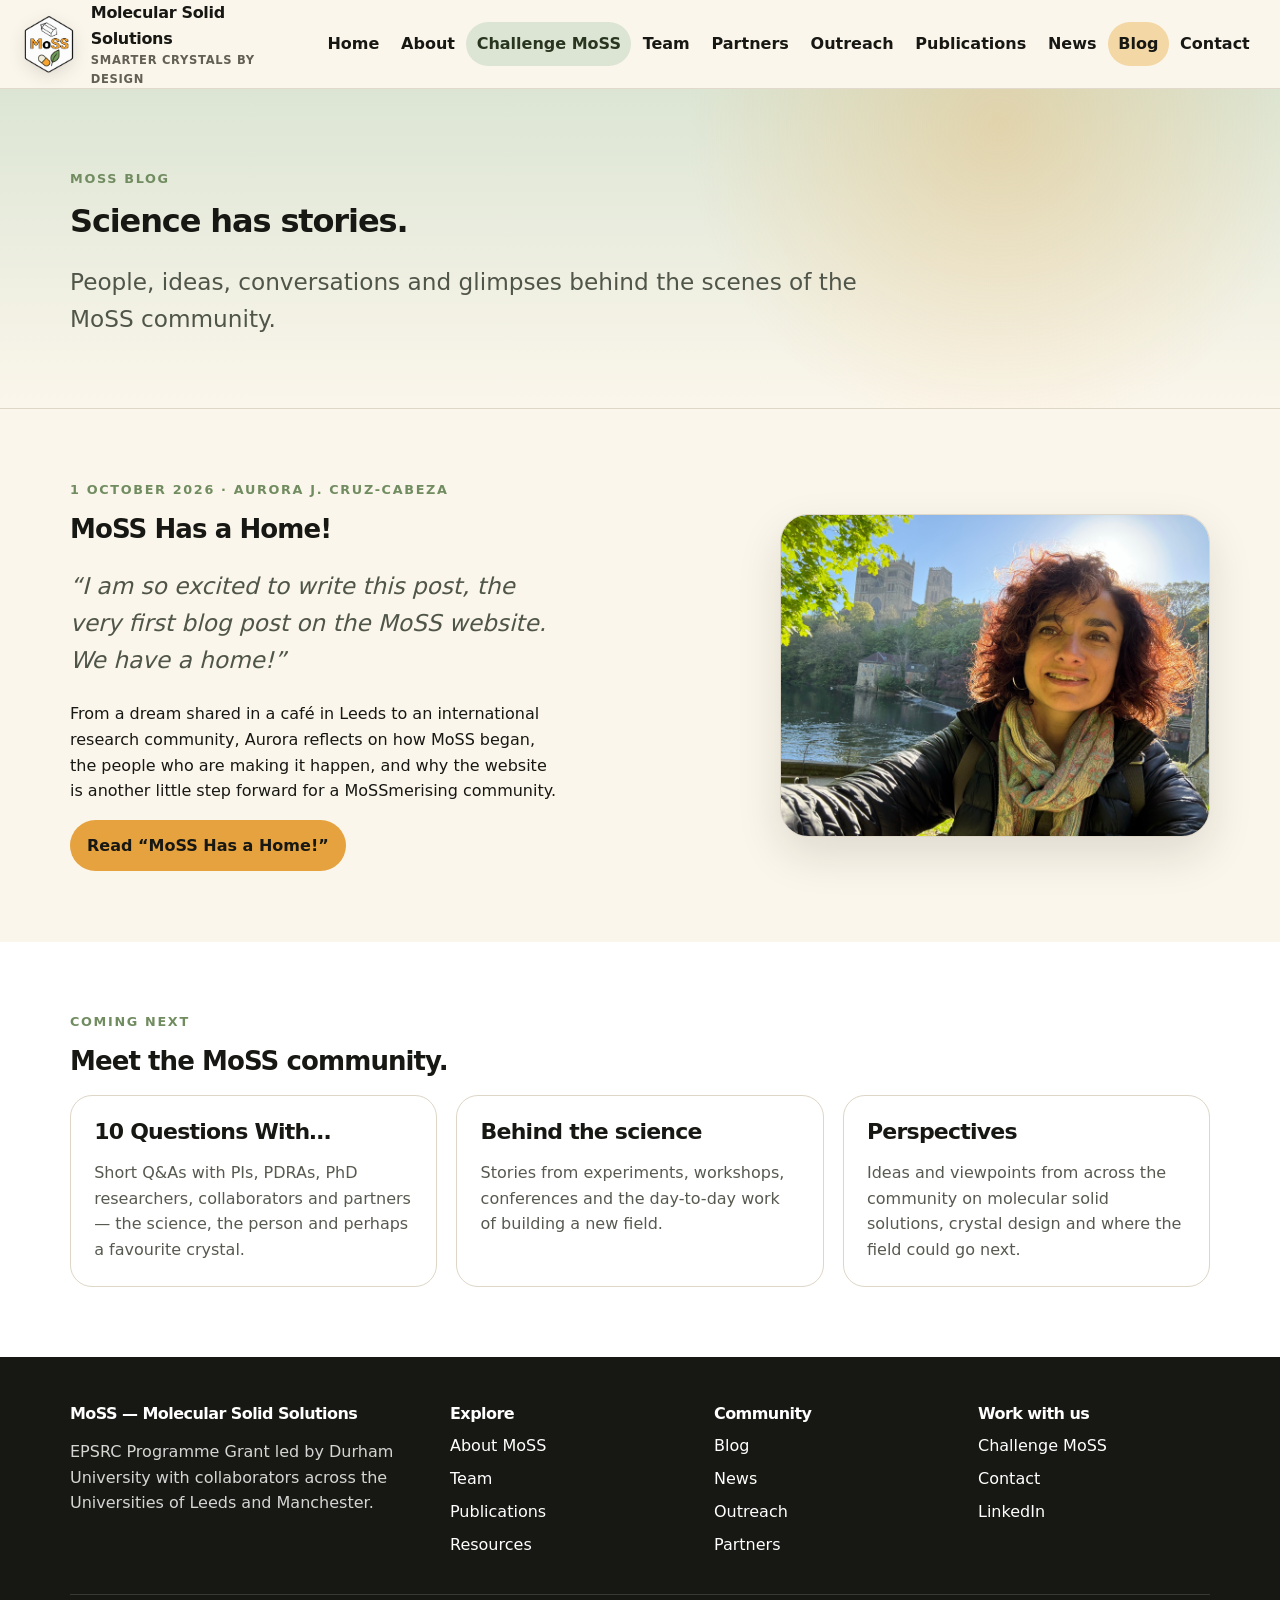
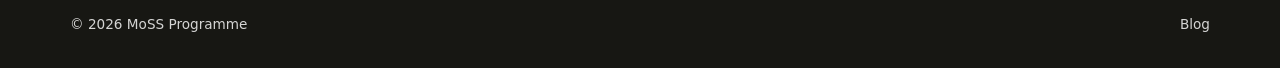
==== commit be2cf02b: "Update MoSS website content and imagery" ====
--- a/blog.html
+++ b/blog.html
@@ -26,6 +26,7 @@
           <p>From a dream shared in a café in Leeds to an international research community, Aurora reflects on how MoSS began, the people who are making it happen, and why the website is another little step forward for a MoSSmerising community.</p>
           <a class="btn orange" href="https://dumoc2.atlassian.net/wiki/external/OTlhYmQ2OTg4N2ZlNDE5MGEyOWM0YTBjMTM1OWQxYjU" target="_blank" rel="noopener">Read “MoSS Has a Home!”</a>
         </div>
+        <figure class="blog-feature-image"><img src="assets/images/blog-moss-home.jpeg" alt="Aurora J. Cruz-Cabeza with Durham Cathedral behind her" loading="lazy"></figure>
       </article>
     </div></section>
 
--- a/styles.css
+++ b/styles.css
@@ -800,12 +800,14 @@
   align-items: center;
 }
 .blog-feature-image {
+  width: min(100%, 430px);
+  justify-self: end;
   margin: 0;
   overflow: hidden;
   border-radius: 28px;
   border: 1px solid var(--line);
   box-shadow: var(--shadow);
-  aspect-ratio: 1 / 1;
+  aspect-ratio: 4 / 3;
 }
 .blog-feature-image img { width: 100%; height: 100%; object-fit: cover; }
 .blog-feature-copy { max-width: 700px; }
@@ -833,13 +835,11 @@
   background: linear-gradient(135deg, var(--moss-deep), #1d2817);
   color: white;
 }
-.challenge-hero-grid { display: grid; grid-template-columns: 1.1fr .9fr; gap: 3rem; align-items: center; }
+.challenge-hero-copy { max-width: 900px; }
 .challenge-hero h1 { max-width: 800px; }
 .challenge-hero h1 span { color: var(--orange-pale); }
 .challenge-hero .lead { color: rgba(255,255,255,.84); }
 .challenge-hero .eyebrow { color: var(--orange-pale); }
-.challenge-pill { margin: 0; overflow: hidden; border-radius: 28px; box-shadow: 0 25px 55px rgba(0,0,0,.25); aspect-ratio: 1 / 1; }
-.challenge-pill img { width: 100%; height: 100%; object-fit: cover; }
 .process-grid { display: grid; grid-template-columns: repeat(3, 1fr); gap: 1.2rem; }
 .process-grid article { padding: 1.5rem; border: 1px solid var(--line); border-radius: 22px; background: var(--white); }
 .process-grid article p { color: var(--muted); }
@@ -858,9 +858,9 @@
 }
 
 @media (max-width: 900px) {
-  .home-hero-grid, .blog-feature, .news-item, .challenge-hero-grid { grid-template-columns: 1fr; }
+  .home-hero-grid, .blog-feature, .news-item { grid-template-columns: 1fr; }
   .home-hero { padding-top: 3rem; }
-  .pill-hero, .challenge-pill { max-width: 620px; width: 100%; justify-self: center; }
+  .pill-hero { max-width: 620px; width: 100%; justify-self: center; }
   .feature-grid { grid-template-columns: 1fr 1fr; }
   .feature-card-image { grid-column: 1 / -1; }
   .process-grid { grid-template-columns: 1fr; }
@@ -930,7 +930,6 @@
 h2 { font-size: 26px; }
 h3 { font-size: 22px; }
 .pill-hero { width: 70%; justify-self: end; }
-.blog-feature { grid-template-columns: minmax(0, 1fr); }
 .person-card { grid-template-columns: minmax(0, 1fr); }
 .news-image { overflow: hidden; }
 .news-image img { min-height: 300px; object-fit: cover; object-position: center; }
@@ -972,11 +971,10 @@
 .science-visual-photo img { width: 100%; height: 100%; max-height: none; border-radius: 0; object-fit: cover; object-position: center; transform: scale(1.25); }
 @media (max-width: 620px) { .science-visual-photo { height: 420px; } }
 
-.challenge-pill { width: 50%; justify-self: center; }
 
 .person-linkedin { color: inherit; text-decoration: none; }
 .person-linkedin:hover, .person-linkedin:focus-visible { color: var(--moss); text-decoration: underline; text-underline-offset: .16em; }
-.epsrc-lockup { display: block; width: min(620px, 100%); padding: 0; background: transparent; }
+.epsrc-lockup { display: block; width: min(620px, 100%); padding: 1rem; background: #fff; border-radius: 14px; }
 .epsrc-lockup img { display: block; width: 100%; height: auto; object-fit: contain; }
 .partner-logo-item figcaption { display: none; }
 .funder-logos .epsrc-lockup img { width: 100%; height: auto; }
